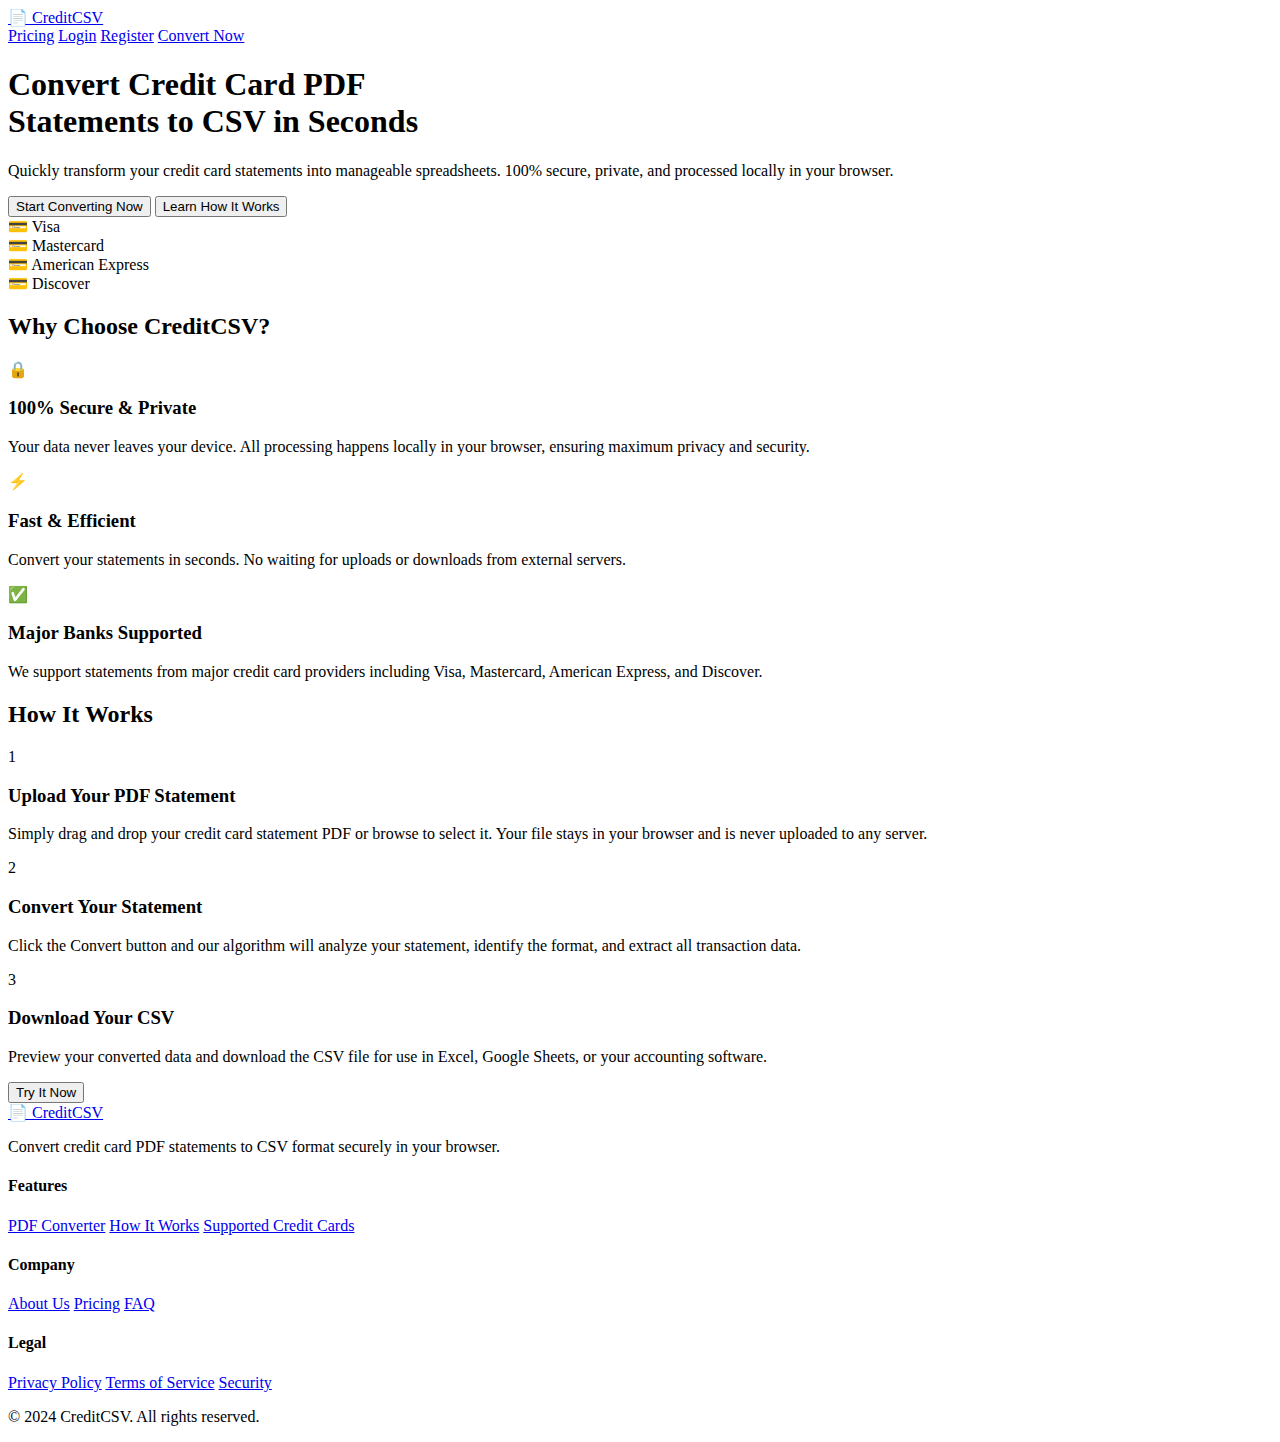
==== index.html @ bb21f037 "Add files via upload" ====
<!DOCTYPE html>
<html lang="en">
<head>
    <meta charset="UTF-8">
    <meta name="viewport" content="width=device-width, initial-scale=1.0">
    <title>CreditCSV - Convert Credit Card PDFs to CSV</title>
    <link rel="preconnect" href="https://fonts.googleapis.com">
    <link rel="preconnect" href="https://fonts.gstatic.com" crossorigin>
    <link href="https://fonts.googleapis.com/css2?family=Inter:wght@400;500;600;700&display=swap" rel="stylesheet">
    <link rel="stylesheet" href="styles/main.css">
</head>
<body>
    <header class="header">
        <nav class="nav container">
            <a href="/" class="logo">
                <span class="logo-icon">📄</span>
                CreditCSV
            </a>
            <div class="nav-links">
                <a href="pricing.html">Pricing</a>
                <a href="login.html">Login</a>
                <a href="signup.html" class="signup-btn">Register</a>
                <a href="#convert" class="convert-btn">Convert Now</a>
            </div>
        </nav>
    </header>

    <main class="main">
        <div class="hero">
            <div class="container">
                <h1 class="hero-title">Convert Credit Card PDF<br>Statements to CSV in Seconds</h1>
                <p class="hero-subtitle">Quickly transform your credit card statements into manageable spreadsheets. 100% secure, private, and processed locally in your browser.</p>
                
                <div class="cta-buttons">
                    <button class="start-btn">Start Converting Now</button>
                    <button class="learn-btn">Learn How It Works</button>
                </div>

                <div class="supported-cards">
                    <div class="card-type">
                        <span class="card-icon">💳</span>
                        <span>Visa</span>
                    </div>
                    <div class="card-type">
                        <span class="card-icon">💳</span>
                        <span>Mastercard</span>
                    </div>
                    <div class="card-type">
                        <span class="card-icon">💳</span>
                        <span>American Express</span>
                    </div>
                    <div class="card-type">
                        <span class="card-icon">💳</span>
                        <span>Discover</span>
                    </div>
                </div>
            </div>
        </div>

        <section class="why-section" id="why">
            <div class="container">
                <h2>Why Choose CreditCSV?</h2>
                <div class="features-grid">
                    <div class="feature-card">
                        <div class="feature-icon secure">
                            <span>🔒</span>
                        </div>
                        <h3>100% Secure & Private</h3>
                        <p>Your data never leaves your device. All processing happens locally in your browser, ensuring maximum privacy and security.</p>
                    </div>
                    <div class="feature-card">
                        <div class="feature-icon fast">
                            <span>⚡</span>
                        </div>
                        <h3>Fast & Efficient</h3>
                        <p>Convert your statements in seconds. No waiting for uploads or downloads from external servers.</p>
                    </div>
                    <div class="feature-card">
                        <div class="feature-icon supported">
                            <span>✅</span>
                        </div>
                        <h3>Major Banks Supported</h3>
                        <p>We support statements from major credit card providers including Visa, Mastercard, American Express, and Discover.</p>
                    </div>
                </div>
            </div>
        </section>

        <section class="how-section" id="how-it-works">
            <div class="container">
                <h2>How It Works</h2>
                <div class="steps">
                    <div class="step">
                        <div class="step-number">1</div>
                        <div class="step-content">
                            <h3>Upload Your PDF Statement</h3>
                            <p>Simply drag and drop your credit card statement PDF or browse to select it. Your file stays in your browser and is never uploaded to any server.</p>
                        </div>
                    </div>
                    <div class="step">
                        <div class="step-number">2</div>
                        <div class="step-content">
                            <h3>Convert Your Statement</h3>
                            <p>Click the Convert button and our algorithm will analyze your statement, identify the format, and extract all transaction data.</p>
                        </div>
                    </div>
                    <div class="step">
                        <div class="step-number">3</div>
                        <div class="step-content">
                            <h3>Download Your CSV</h3>
                            <p>Preview your converted data and download the CSV file for use in Excel, Google Sheets, or your accounting software.</p>
                        </div>
                    </div>
                </div>
                <div class="try-now-container">
                    <button class="try-now-btn">Try It Now</button>
                </div>
            </div>
        </section>

        <footer class="footer">
            <div class="container">
                <div class="footer-content">
                    <div class="footer-brand">
                        <a href="/" class="footer-logo">
                            <span class="logo-icon">📄</span>
                            CreditCSV
                        </a>
                        <p>Convert credit card PDF statements to CSV format securely in your browser.</p>
                    </div>
                    <div class="footer-links">
                        <div class="footer-column">
                            <h4>Features</h4>
                            <a href="#">PDF Converter</a>
                            <a href="#">How It Works</a>
                            <a href="#">Supported Credit Cards</a>
                        </div>
                        <div class="footer-column">
                            <h4>Company</h4>
                            <a href="#">About Us</a>
                            <a href="pricing.html">Pricing</a>
                            <a href="#">FAQ</a>
                        </div>
                        <div class="footer-column">
                            <h4>Legal</h4>
                            <a href="#">Privacy Policy</a>
                            <a href="#">Terms of Service</a>
                            <a href="#">Security</a>
                        </div>
                    </div>
                </div>
                <div class="footer-bottom">
                    <p>© 2024 CreditCSV. All rights reserved.</p>
                </div>
            </div>
        </footer>
    </main>

    <script src="scripts/main.js"></script>
</body>
</html>
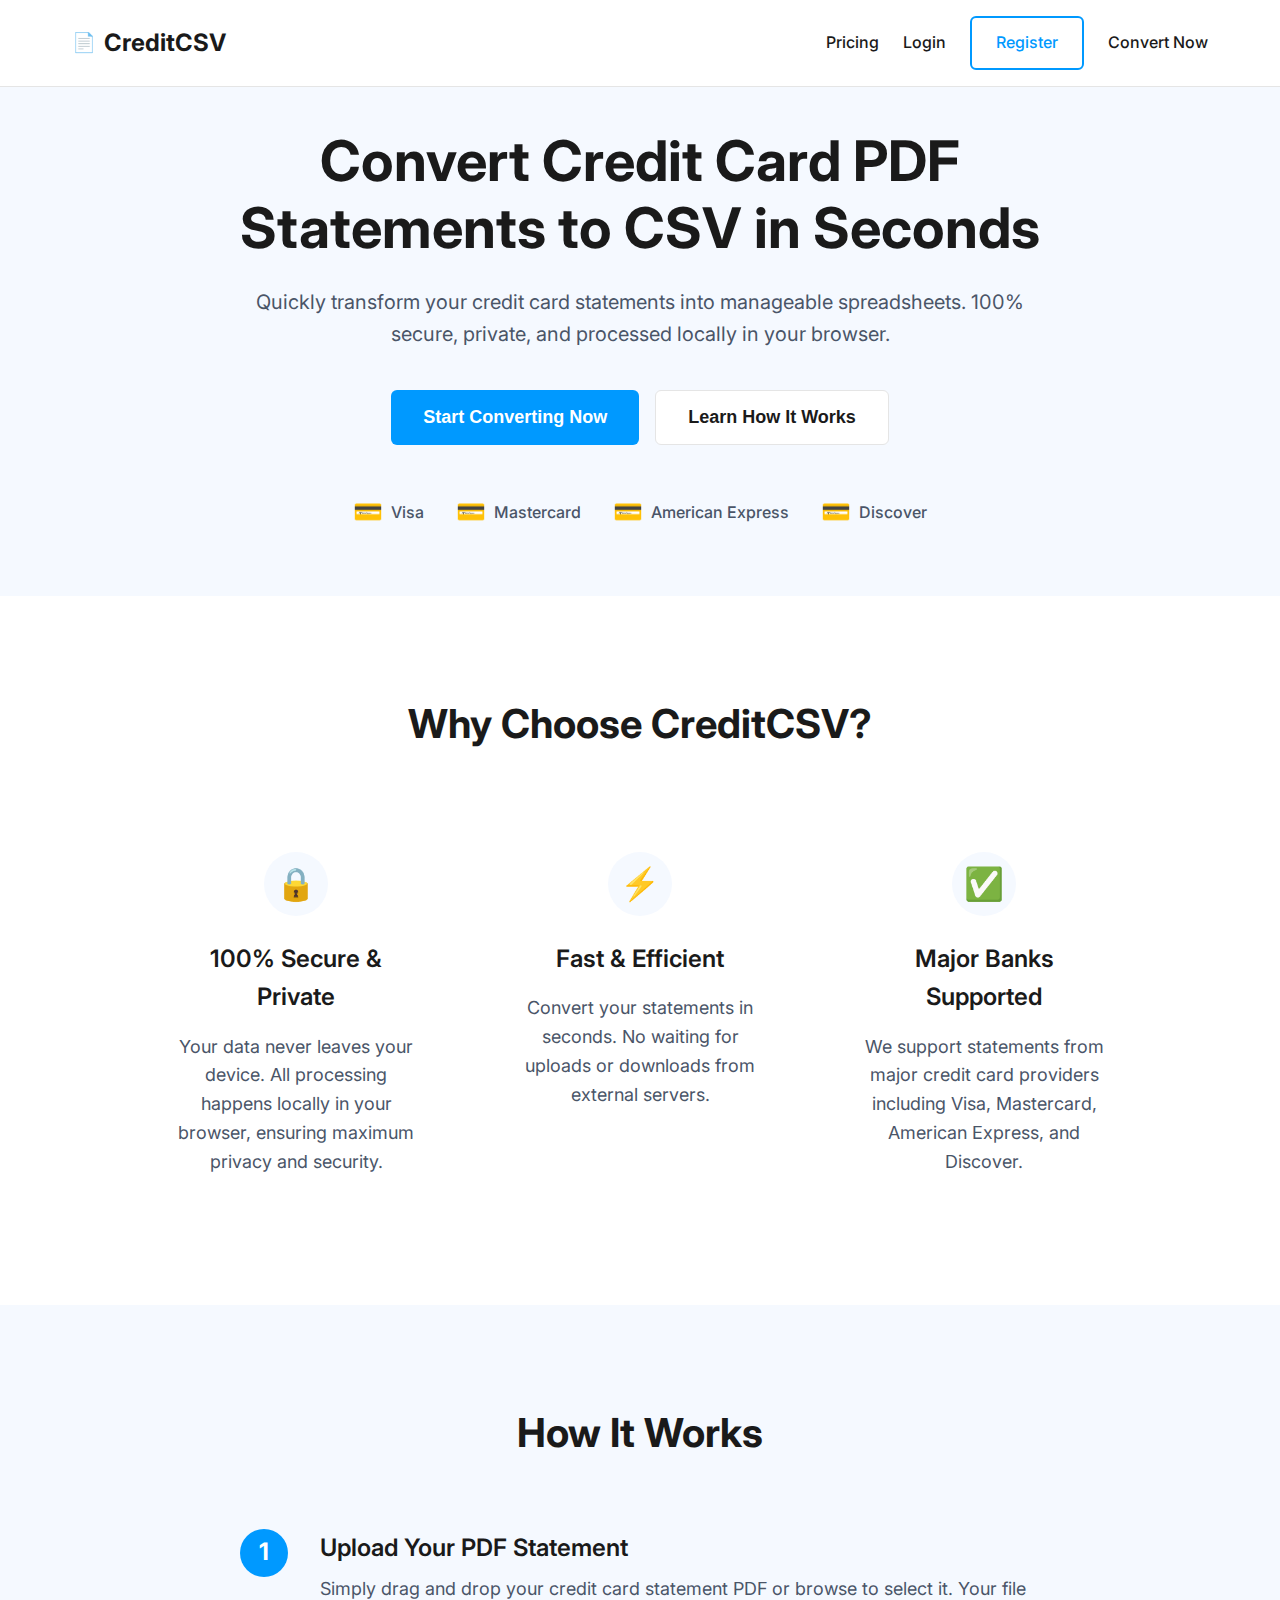
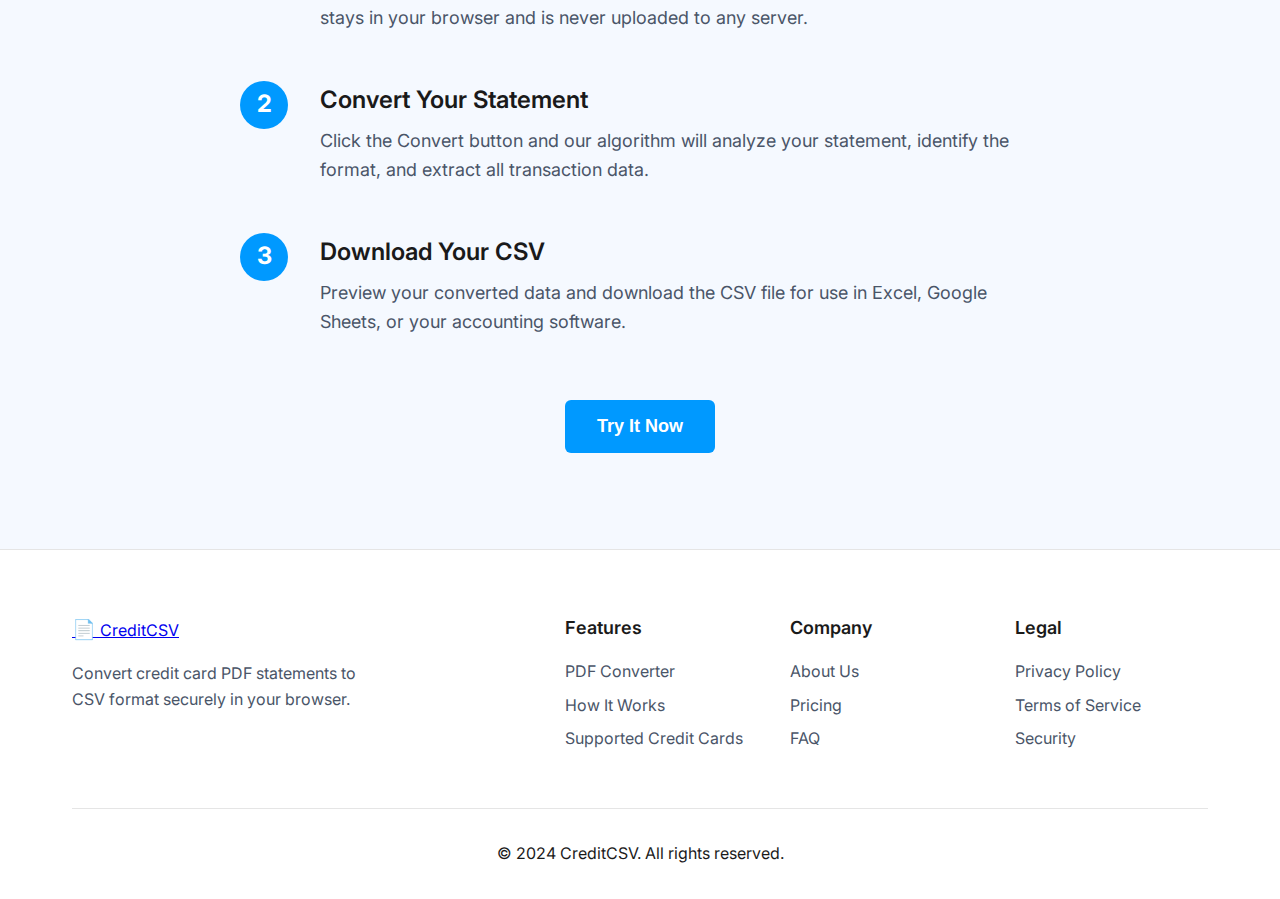
==== commit 03c8d2f3: "Add files via upload" ====
--- a/index.html
+++ b/index.html
@@ -12,7 +12,7 @@
 <body>
     <header class="header">
         <nav class="nav container">
-            <a href="/" class="logo">
+            <a href="/CreditCSV/index.html" class="logo">
                 <span class="logo-icon">📄</span>
                 CreditCSV
             </a>
--- a/styles/main.css
+++ b/styles/main.css
@@ -0,0 +1,820 @@
+/* Reset and Base Styles */
+* {
+    margin: 0;
+    padding: 0;
+    box-sizing: border-box;
+}
+
+:root {
+    --primary-color: #0099FF;
+    --primary-hover: #0077CC;
+    --text-color: #1A1A1A;
+    --background-color: #F5F9FF;
+    --white: #FFFFFF;
+    --border-color: #E5E5E5;
+    --shadow-color: rgba(0, 153, 255, 0.1);
+}
+
+body {
+    font-family: 'Inter', sans-serif;
+    line-height: 1.6;
+    color: var(--text-color);
+    background-color: var(--background-color);
+    min-height: 100vh;
+}
+
+/* Container */
+.container {
+    max-width: 1200px;
+    margin: 0 auto;
+    padding: 0 2rem;
+    width: 100%;
+}
+
+/* Header & Navigation */
+.header {
+    background-color: var(--white);
+    padding: 1rem 0;
+    border-bottom: 1px solid var(--border-color);
+    position: fixed;
+    width: 100%;
+    top: 0;
+    z-index: 1000;
+}
+
+.nav {
+    display: flex;
+    justify-content: space-between;
+    align-items: center;
+}
+
+.logo {
+    display: flex;
+    align-items: center;
+    gap: 0.5rem;
+    font-size: 1.5rem;
+    font-weight: 700;
+    color: var(--text-color);
+    text-decoration: none;
+}
+
+.logo-icon {
+    font-size: 1.2rem;
+}
+
+.nav-links {
+    display: flex;
+    gap: 1.5rem;
+    align-items: center;
+}
+
+.nav-links a {
+    color: var(--text-color);
+    text-decoration: none;
+    font-weight: 500;
+    transition: color 0.3s ease;
+}
+
+.nav-links a:hover {
+    color: var(--primary-color);
+}
+
+.signup-btn {
+    background-color: var(--white);
+    color: var(--primary-color) !important;
+    padding: 0.75rem 1.5rem;
+    border-radius: 6px;
+    border: 2px solid var(--primary-color);
+    transition: all 0.3s ease;
+}
+
+.signup-btn:hover {
+    background-color: var(--primary-color);
+    color: var(--white) !important;
+}
+
+/* Hero Section */
+.hero {
+    padding: 8rem 0 4rem;
+    text-align: center;
+    background-color: var(--background-color);
+}
+
+.hero-title {
+    font-size: 3.5rem;
+    font-weight: 700;
+    line-height: 1.2;
+    margin-bottom: 1.5rem;
+    color: var(--text-color);
+}
+
+.hero-subtitle {
+    font-size: 1.25rem;
+    color: #4A5568;
+    max-width: 800px;
+    margin: 0 auto 2.5rem;
+}
+
+.cta-buttons {
+    display: flex;
+    gap: 1rem;
+    justify-content: center;
+    margin-bottom: 3rem;
+}
+
+.start-btn {
+    background-color: var(--primary-color);
+    color: var(--white);
+    padding: 1rem 2rem;
+    border: none;
+    border-radius: 6px;
+    font-size: 1.125rem;
+    font-weight: 600;
+    cursor: pointer;
+    transition: all 0.3s ease;
+}
+
+.start-btn:hover {
+    background-color: var(--primary-hover);
+    transform: translateY(-2px);
+}
+
+.learn-btn {
+    background-color: var(--white);
+    color: var(--text-color);
+    padding: 1rem 2rem;
+    border: 1px solid var(--border-color);
+    border-radius: 6px;
+    font-size: 1.125rem;
+    font-weight: 600;
+    cursor: pointer;
+    transition: all 0.3s ease;
+}
+
+.learn-btn:hover {
+    background-color: #F8F9FA;
+    transform: translateY(-2px);
+}
+
+/* Supported Cards */
+.supported-cards {
+    display: flex;
+    gap: 2rem;
+    justify-content: center;
+    margin-top: 3rem;
+}
+
+.card-type {
+    display: flex;
+    align-items: center;
+    gap: 0.5rem;
+    color: #4A5568;
+    font-weight: 500;
+}
+
+.card-icon {
+    font-size: 1.5rem;
+}
+
+/* Why Section */
+.why-section {
+    padding: 6rem 0;
+    background-color: var(--white);
+}
+
+.why-section h2,
+.how-section h2 {
+    font-size: 2.5rem;
+    font-weight: 700;
+    text-align: center;
+    margin-bottom: 4rem;
+    color: var(--text-color);
+}
+
+.features-grid {
+    display: grid;
+    grid-template-columns: repeat(3, 1fr);
+    gap: 2rem;
+    max-width: 1000px;
+    margin: 0 auto;
+}
+
+.feature-card {
+    text-align: center;
+    padding: 2rem;
+}
+
+.feature-icon {
+    width: 64px;
+    height: 64px;
+    background-color: var(--background-color);
+    border-radius: 50%;
+    display: flex;
+    align-items: center;
+    justify-content: center;
+    margin: 0 auto 1.5rem;
+}
+
+.feature-icon span {
+    font-size: 2rem;
+}
+
+.feature-card h3 {
+    font-size: 1.5rem;
+    font-weight: 600;
+    margin-bottom: 1rem;
+    color: var(--text-color);
+}
+
+.feature-card p {
+    color: #4A5568;
+    font-size: 1.125rem;
+    line-height: 1.6;
+}
+
+/* How It Works Section */
+.how-section {
+    padding: 6rem 0;
+    background-color: var(--background-color);
+}
+
+.steps {
+    max-width: 800px;
+    margin: 0 auto;
+}
+
+.step {
+    display: flex;
+    gap: 2rem;
+    margin-bottom: 3rem;
+}
+
+.step-number {
+    width: 48px;
+    height: 48px;
+    background-color: var(--primary-color);
+    color: var(--white);
+    border-radius: 50%;
+    display: flex;
+    align-items: center;
+    justify-content: center;
+    font-size: 1.5rem;
+    font-weight: 700;
+    flex-shrink: 0;
+}
+
+.step-content h3 {
+    font-size: 1.5rem;
+    font-weight: 600;
+    margin-bottom: 0.5rem;
+    color: var(--text-color);
+}
+
+.step-content p {
+    color: #4A5568;
+    font-size: 1.125rem;
+}
+
+.try-now-container {
+    text-align: center;
+    margin-top: 4rem;
+}
+
+.try-now-btn {
+    background-color: var(--primary-color);
+    color: var(--white);
+    padding: 1rem 2rem;
+    border: none;
+    border-radius: 6px;
+    font-size: 1.125rem;
+    font-weight: 600;
+    cursor: pointer;
+    transition: all 0.3s ease;
+}
+
+.try-now-btn:hover {
+    background-color: var(--primary-hover);
+    transform: translateY(-2px);
+}
+
+/* Footer */
+.footer {
+    background-color: var(--white);
+    padding: 4rem 0 2rem;
+    border-top: 1px solid var(--border-color);
+}
+
+.footer-content {
+    display: grid;
+    grid-template-columns: 2fr 3fr;
+    gap: 4rem;
+    margin-bottom: 3rem;
+}
+
+.footer-brand p {
+    color: #4A5568;
+    margin-top: 1rem;
+    max-width: 300px;
+}
+
+.footer-links {
+    display: grid;
+    grid-template-columns: repeat(3, 1fr);
+    gap: 2rem;
+}
+
+.footer-column h4 {
+    font-size: 1.125rem;
+    font-weight: 600;
+    margin-bottom: 1rem;
+    color: var(--text-color);
+}
+
+.footer-column a {
+    display: block;
+    color: #4A5568;
+    text-decoration: none;
+    margin-bottom: 0.5rem;
+    transition: color 0.3s ease;
+}
+
+.footer-column a:hover {
+    color: var(--primary-color);
+}
+
+.footer-bottom {
+    text-align: center;
+    padding-top: 2rem;
+    border-top: 1px solid var(--border-color);
+}
+
+/* Responsive Design */
+@media (max-width: 768px) {
+    .hero-title {
+        font-size: 2.5rem;
+    }
+
+    .hero-subtitle {
+        font-size: 1.125rem;
+        padding: 0 1rem;
+    }
+
+    .nav-links {
+        display: none;
+    }
+
+    .supported-cards {
+        flex-wrap: wrap;
+        gap: 1rem;
+    }
+
+    .cta-buttons {
+        flex-direction: column;
+        padding: 0 1rem;
+    }
+
+    .start-btn,
+    .learn-btn {
+        width: 100%;
+    }
+
+    .features-grid {
+        grid-template-columns: 1fr;
+        gap: 3rem;
+    }
+
+    .step {
+        flex-direction: column;
+        text-align: center;
+        gap: 1rem;
+    }
+
+    .step-number {
+        margin: 0 auto;
+    }
+
+    .footer-content {
+        grid-template-columns: 1fr;
+        gap: 2rem;
+    }
+
+    .footer-links {
+        grid-template-columns: 1fr;
+        text-align: center;
+    }
+
+    .footer-brand {
+        text-align: center;
+    }
+
+    .footer-brand p {
+        max-width: 100%;
+    }
+}
+
+/* Accessibility */
+@media (prefers-reduced-motion: reduce) {
+    * {
+        animation-duration: 0.01ms !important;
+        animation-iteration-count: 1 !important;
+        transition-duration: 0.01ms !important;
+        scroll-behavior: auto !important;
+    }
+}
+
+/* Drop Zone Styles */
+.drop-zone {
+    max-width: 800px;
+    margin: 2rem auto;
+    padding: 3rem;
+    background-color: var(--white);
+    border: 2px dashed var(--primary-color);
+    border-radius: 12px;
+    text-align: center;
+    transition: all 0.3s ease;
+    cursor: pointer;
+    box-shadow: 0 4px 6px var(--shadow-color);
+    opacity: 0;
+    transition: opacity 0.3s ease;
+}
+
+.drop-zone-content {
+    display: flex;
+    flex-direction: column;
+    align-items: center;
+    gap: 1.5rem;
+}
+
+.upload-icon {
+    width: 80px;
+    height: 80px;
+    display: flex;
+    align-items: center;
+    justify-content: center;
+    background-color: var(--background-color);
+    border-radius: 50%;
+    margin-bottom: 1rem;
+}
+
+.upload-icon svg {
+    width: 40px;
+    height: 40px;
+    stroke: var(--primary-color);
+    stroke-width: 2;
+}
+
+.drop-zone h3 {
+    font-size: 1.5rem;
+    font-weight: 600;
+    color: var(--text-color);
+    margin: 0;
+}
+
+.drop-zone p {
+    color: #4A5568;
+    margin: 0;
+}
+
+.upload-button {
+    display: inline-block;
+    padding: 0.75rem 2rem;
+    background-color: var(--primary-color);
+    color: var(--white);
+    border: none;
+    border-radius: 6px;
+    font-weight: 500;
+    cursor: pointer;
+    transition: all 0.3s ease;
+    font-size: 1rem;
+}
+
+.upload-button:hover {
+    background-color: var(--primary-hover);
+    transform: translateY(-2px);
+}
+
+.drop-zone.drag-over {
+    background-color: var(--background-color);
+    border-color: var(--primary-hover);
+    transform: scale(1.02);
+}
+
+/* Conversion Status */
+.conversion-status {
+    display: none;
+    flex-direction: column;
+    align-items: center;
+    gap: 1.5rem;
+    padding: 2rem;
+}
+
+.spinner {
+    width: 48px;
+    height: 48px;
+    border: 3px solid var(--background-color);
+    border-top-color: var(--primary-color);
+    border-radius: 50%;
+    animation: spin 1s linear infinite;
+}
+
+.status-text {
+    color: #4A5568;
+    font-size: 1.125rem;
+    margin: 0;
+}
+
+/* File Info */
+.file-info {
+    font-size: 0.875rem;
+    color: #4A5568;
+}
+
+/* Supported Formats Info Box */
+.supported-formats-info {
+    margin-top: 1.5rem;
+    padding: 1rem;
+    background-color: #F7FAFC;
+    border-radius: 6px;
+    text-align: center;
+}
+
+.supported-formats-info p {
+    color: #00838F;
+    font-size: 0.875rem;
+    margin: 0.25rem 0;
+}
+
+.supported-formats-info p:last-child {
+    font-size: 0.75rem;
+    color: #4A5568;
+}
+
+/* Notifications */
+.notification {
+    position: fixed;
+    bottom: 2rem;
+    right: 2rem;
+    padding: 1rem 2rem;
+    border-radius: 6px;
+    color: var(--white);
+    font-weight: 500;
+    animation: slideIn 0.3s ease;
+    z-index: 1000;
+    box-shadow: 0 4px 6px rgba(0, 0, 0, 0.1);
+}
+
+.notification.success {
+    background-color: #2ECC71;
+}
+
+.notification.error {
+    background-color: #E74C3C;
+}
+
+/* Animations */
+@keyframes spin {
+    to {
+        transform: rotate(360deg);
+    }
+}
+
+@keyframes slideIn {
+    from {
+        transform: translateX(100%);
+        opacity: 0;
+    }
+    to {
+        transform: translateX(0);
+        opacity: 1;
+    }
+}
+
+/* Responsive Drop Zone */
+@media (max-width: 768px) {
+    .drop-zone {
+        margin: 1rem;
+        padding: 2rem 1rem;
+    }
+
+    .notification {
+        left: 1rem;
+        right: 1rem;
+        bottom: 1rem;
+        text-align: center;
+    }
+}
+
+/* Privacy Notice */
+.privacy-notice {
+    display: flex;
+    align-items: center;
+    gap: 1rem;
+    margin-bottom: 2rem;
+    padding: 1rem;
+    background-color: var(--white);
+    border: 2px solid #00838F;
+    border-radius: 8px;
+    text-align: left;
+}
+
+.privacy-icon {
+    font-size: 1.5rem;
+    color: #00838F;
+}
+
+.privacy-content h4 {
+    color: #00838F;
+    font-size: 1rem;
+    margin: 0 0 0.25rem 0;
+}
+
+.privacy-content p {
+    color: #4A5568;
+    font-size: 0.875rem;
+    margin: 0;
+    line-height: 1.4;
+}
+
+/* Pricing Page Styles */
+.pricing-page {
+    padding-top: 80px;
+}
+
+.pricing-hero {
+    text-align: center;
+    padding: 4rem 0;
+    background: linear-gradient(to bottom, var(--background-color), var(--white));
+}
+
+.pricing-hero h1 {
+    font-size: 2.5rem;
+    color: var(--text-color);
+    margin-bottom: 1rem;
+}
+
+.pricing-hero p {
+    font-size: 1.125rem;
+    color: #666;
+}
+
+.pricing-grid {
+    display: grid;
+    grid-template-columns: repeat(2, 1fr);
+    gap: 2rem;
+    max-width: 1000px;
+    margin: -2rem auto 4rem;
+    padding: 0 1rem;
+}
+
+.pricing-card {
+    background: var(--white);
+    border-radius: 12px;
+    padding: 2rem;
+    box-shadow: 0 4px 20px rgba(0, 0, 0, 0.1);
+    position: relative;
+    transition: transform 0.3s ease;
+}
+
+.pricing-card:hover {
+    transform: translateY(-5px);
+}
+
+.pricing-card.popular {
+    border: 2px solid var(--primary-color);
+}
+
+.popular-badge {
+    position: absolute;
+    top: -12px;
+    right: 20px;
+    background: var(--primary-color);
+    color: var(--white);
+    padding: 0.5rem 1rem;
+    border-radius: 20px;
+    font-size: 0.875rem;
+    font-weight: 600;
+}
+
+.card-header {
+    text-align: center;
+    margin-bottom: 2rem;
+}
+
+.card-header h2 {
+    font-size: 1.5rem;
+    color: var(--text-color);
+    margin-bottom: 1rem;
+}
+
+.price {
+    margin-bottom: 0.5rem;
+}
+
+.price .amount {
+    font-size: 2.5rem;
+    font-weight: 700;
+    color: var(--text-color);
+}
+
+.price .period {
+    font-size: 1rem;
+    color: #666;
+}
+
+.features {
+    list-style: none;
+    padding: 0;
+    margin: 0 0 2rem 0;
+}
+
+.features li {
+    padding: 0.75rem 0;
+    color: #4A5568;
+    font-size: 1rem;
+}
+
+.cta-button {
+    display: block;
+    width: 100%;
+    padding: 1rem;
+    border-radius: 6px;
+    text-align: center;
+    font-weight: 600;
+    text-decoration: none;
+    transition: all 0.3s ease;
+}
+
+.cta-button.primary {
+    background-color: var(--primary-color);
+    color: var(--white);
+}
+
+.cta-button.primary:hover {
+    background-color: var(--primary-hover);
+}
+
+.cta-button.secondary {
+    background-color: var(--white);
+    color: var(--primary-color);
+    border: 2px solid var(--primary-color);
+}
+
+.cta-button.secondary:hover {
+    background-color: var(--primary-color);
+    color: var(--white);
+}
+
+.annual-save {
+    text-align: center;
+    margin-top: 1rem;
+    font-size: 0.875rem;
+    color: #666;
+}
+
+.pricing-faq {
+    padding: 4rem 0;
+    text-align: center;
+}
+
+.pricing-faq h2 {
+    margin-bottom: 2rem;
+}
+
+.faq-grid {
+    display: grid;
+    grid-template-columns: repeat(2, 1fr);
+    gap: 2rem;
+    text-align: left;
+}
+
+.faq-item h3 {
+    color: var(--text-color);
+    margin-bottom: 0.5rem;
+}
+
+.faq-item p {
+    color: #666;
+}
+
+/* Responsive Design */
+@media (max-width: 768px) {
+    .pricing-grid {
+        grid-template-columns: 1fr;
+        padding: 0 2rem;
+    }
+
+    .faq-grid {
+        grid-template-columns: 1fr;
+    }
+
+    .pricing-hero h1 {
+        font-size: 2rem;
+    }
+
+    .pricing-card {
+        max-width: 400px;
+        margin: 0 auto;
+    }
+}
+
+
